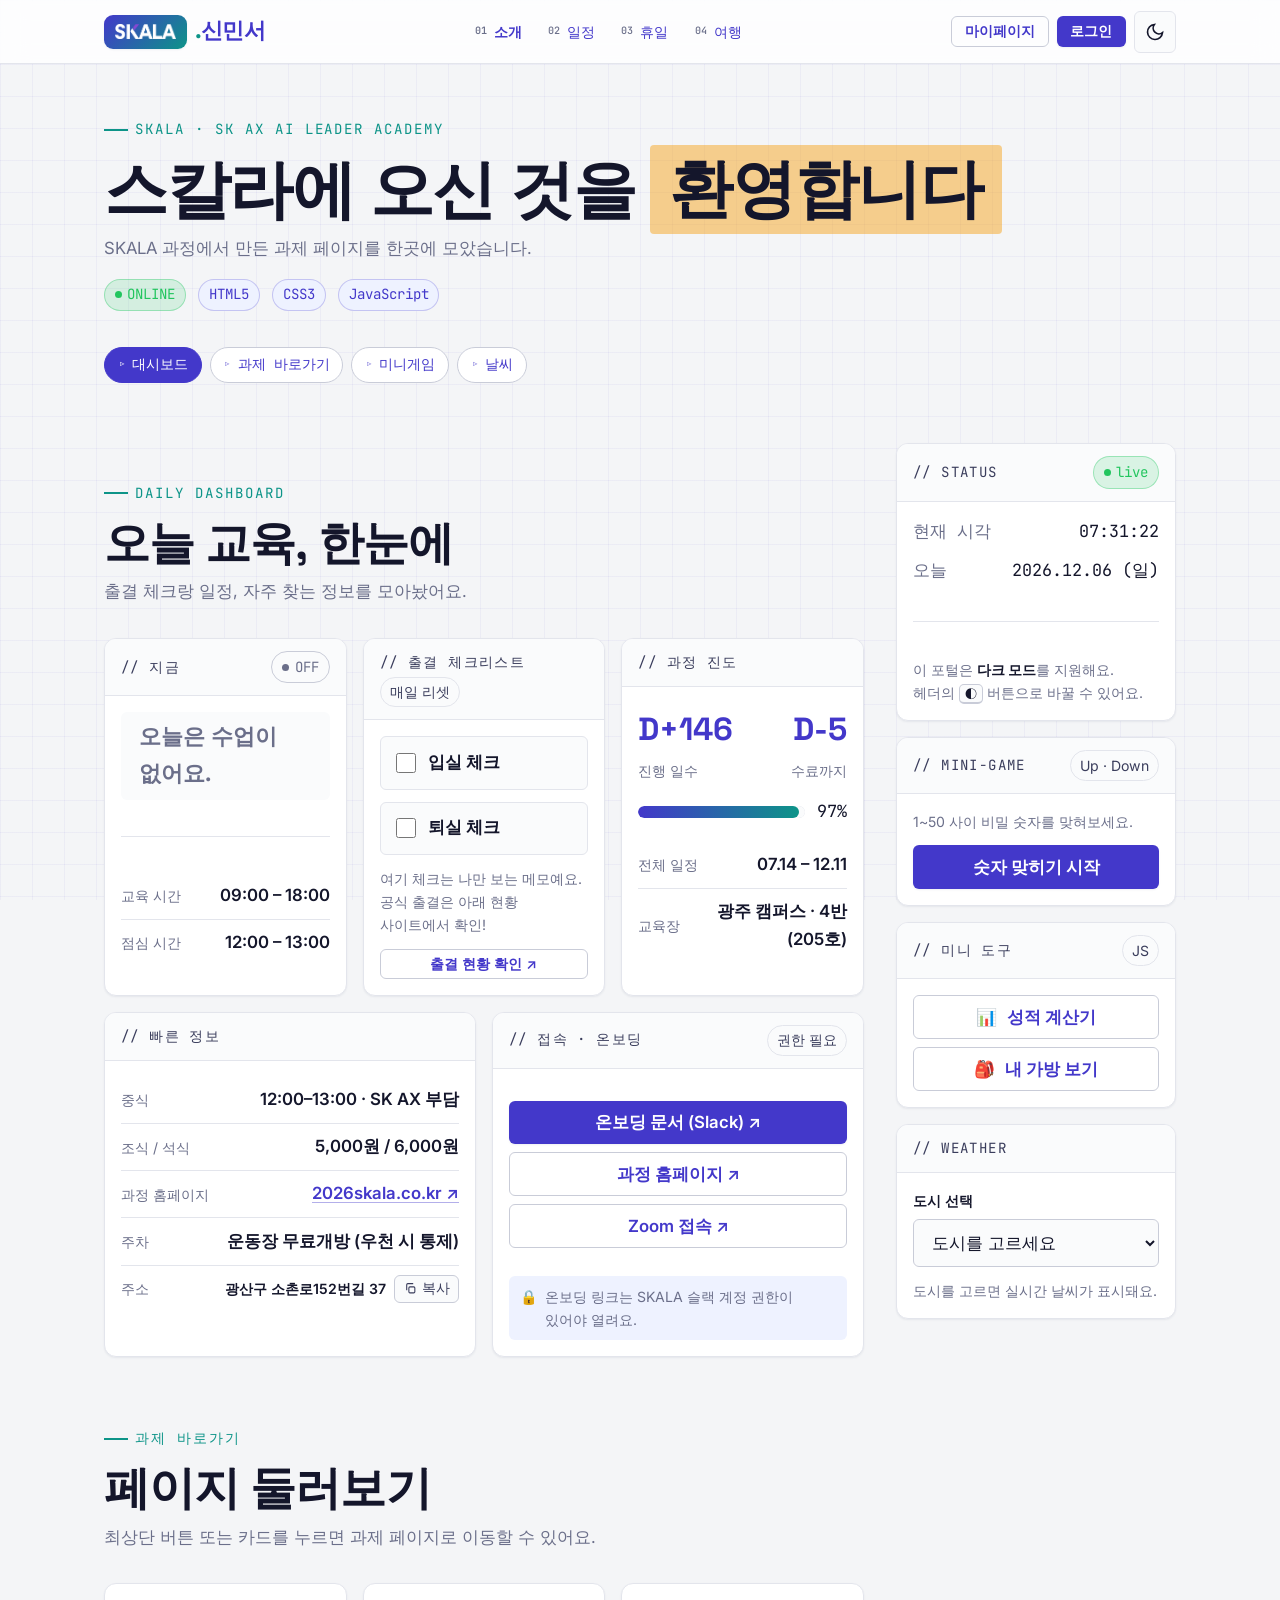
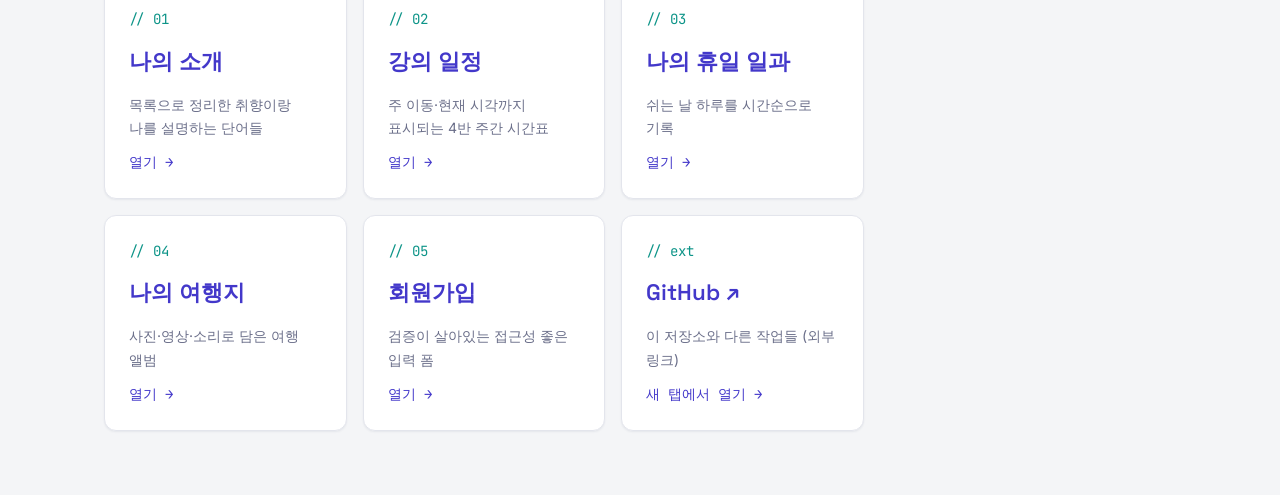
==== index.html @ e6dd3362 "가방 문구 '학원' → '교육장'으로 수정" ====
<!DOCTYPE html>
<html lang="ko" data-theme="light">
<head>
  <meta charset="UTF-8" />
  <meta name="viewport" content="width=device-width, initial-scale=1.0" />
  <meta name="description" content="SKALA AI 개발 과정 과제를 한 곳에 모은 신민서의 개인 포털 — 소개·일정·휴일·여행·회원가입과 미니 앱." />
  <meta name="author" content="신민서" />
  <meta name="color-scheme" content="light dark" />
  <meta name="theme-color" content="#4338ca" />
  <title>Welcome SKALA · 신민서</title>

  <!-- 파비콘 (인라인 SVG) -->
  <link rel="icon" href="data:image/svg+xml,%3Csvg xmlns='http://www.w3.org/2000/svg' viewBox='0 0 32 32'%3E%3Crect width='32' height='32' rx='8' fill='%234338ca'/%3E%3Ctext x='16' y='22' font-family='monospace' font-size='16' font-weight='700' fill='white' text-anchor='middle'%3ES%3C/text%3E%3C/svg%3E" />

  <!-- Google Fonts (미션1: 구글 폰트 link) -->
  <link rel="preconnect" href="https://fonts.googleapis.com" />
  <link rel="preconnect" href="https://fonts.gstatic.com" crossorigin />
  <link href="https://fonts.googleapis.com/css2?family=Inter:wght@400;500;600;700&family=Space+Grotesk:wght@400;500;600;700&family=JetBrains+Mono:wght@400;500;700&display=swap" rel="stylesheet" />

  <!-- 공통 스타일시트 -->
  <link rel="stylesheet" href="css/style.css" />

  <!-- 다크모드 FOUC 방지: 페인트 전에 저장된 테마 즉시 적용 -->
  <script>
    (function () {
      try {
        var t = localStorage.getItem("skala-theme");
        if (!t) t = matchMedia("(prefers-color-scheme: dark)").matches ? "dark" : "light";
        document.documentElement.setAttribute("data-theme", t);
      } catch (e) {}
    })();
  </script>
</head>

<body class="page">
  <a class="skip-link" href="#main">본문으로 건너뛰기</a>

  <!-- ============================ 헤더 / 네비 ============================ -->
  <header class="site-header">
    <div class="container">
      <a class="brand" href="index.html" aria-label="SKALA 신민서 홈">
        <span class="brand__logo" aria-hidden="true"><img src="media/skala-logo.png" alt="" /></span>
        <span><span class="brand__dot">.</span>신민서</span>
      </a>

      <nav class="nav" data-nav aria-label="주요 메뉴">
        <ul class="nav__list">
          <li><a class="nav__link" href="html/myProfile.html"><span class="idx">01</span> 소개</a></li>
          <li><a class="nav__link" href="html/myClass.html"><span class="idx">02</span> 일정</a></li>
          <li><a class="nav__link" href="html/myHoliday.html"><span class="idx">03</span> 휴일</a></li>
          <li><a class="nav__link" href="html/myTrip.html"><span class="idx">04</span> 여행</a></li>
        </ul>
      </nav>

      <div class="header-actions">
        <span class="auth-user" data-auth-user hidden></span>
        <a class="btn btn--ghost btn--sm" href="html/myPage.html" data-mypage-link>마이페이지</a>
        <button class="btn btn--sm" type="button" data-auth-btn>로그인</button>
        <button class="icon-btn" type="button" data-theme-toggle aria-pressed="false" aria-label="다크 모드로 전환" title="다크 모드">
          <svg class="icon-moon" viewBox="0 0 24 24" fill="none" stroke="currentColor" stroke-width="2" aria-hidden="true"><path d="M21 12.8A9 9 0 1 1 11.2 3a7 7 0 0 0 9.8 9.8z"/></svg>
          <svg class="icon-sun" viewBox="0 0 24 24" fill="none" stroke="currentColor" stroke-width="2" aria-hidden="true"><circle cx="12" cy="12" r="4"/><path d="M12 2v2M12 20v2M4.9 4.9l1.4 1.4M17.7 17.7l1.4 1.4M2 12h2M20 12h2M4.9 19.1l1.4-1.4M17.7 6.3l1.4-1.4"/></svg>
        </button>
        <button class="nav-toggle" type="button" data-nav-toggle aria-expanded="false" aria-label="메뉴 열기">
          <svg viewBox="0 0 24 24" width="22" height="22" fill="none" stroke="currentColor" stroke-width="2" aria-hidden="true"><path d="M3 6h18M3 12h18M3 18h18"/></svg>
        </button>
      </div>
    </div>
  </header>

  <!-- ============================ 본문 ============================ -->
  <main id="main">
    <div class="container">

      <!-- Hero (환영 헤딩) -->
      <section class="page-hero" aria-labelledby="hero-title">
        <p class="eyebrow">SKALA · SK AX AI Leader Academy</p>
        <h1 id="hero-title">스칼라에 오신 것을 <mark>환영합니다</mark></h1>
        <p class="section-lead">
          SKALA 과정에서 만든 과제 페이지를 한곳에 모았습니다.
        </p>
        <div class="row-wrap gap-3 mt-4">
          <span class="badge badge--live"><span class="dot" aria-hidden="true"></span> ONLINE</span>
          <span class="badge">HTML5</span>
          <span class="badge">CSS3</span>
          <span class="badge">JavaScript</span>
        </div>
      </section>

      <!-- 점프 내비: 클릭 시 해당 섹션으로 이동 + 스크롤 추적 -->
      <nav class="jump-nav" aria-label="섹션 바로가기">
        <a class="chip" href="#onboarding"><span class="idx">▹</span> 대시보드</a>
        <a class="chip" href="#shortcuts"><span class="idx">▹</span> 과제 바로가기</a>
        <a class="chip" href="#game"><span class="idx">▹</span> 미니게임</a>
        <a class="chip" href="#weather"><span class="idx">▹</span> 날씨</a>
      </nav>

      <!-- 포털 그리드: 좌(대시보드 + 바로가기) · 우(status·미니앱 sticky 사이드바) -->
      <div class="portal-grid">
        <div class="portal-main">

      <!-- ================= 온보딩 대시보드 (교육 중 실사용, dashboard.js) ================= -->
      <section id="onboarding" class="section spotlight" aria-labelledby="dash-title">
        <p class="eyebrow">Daily Dashboard</p>
        <h2 id="dash-title">오늘 교육, 한눈에</h2>
        <p class="section-lead">출결 체크랑 일정, 자주 찾는 정보를 모아놨어요.</p>

        <div class="dash-grid stagger mt-6">

          <!-- 지금 상태 -->
          <div class="widget">
            <div class="widget__head"><span class="widget__title">// 지금</span><span class="badge badge--live" id="status-live" hidden><span class="dot" aria-hidden="true"></span> live</span></div>
            <div class="widget__body stack stack-3">
              <span class="status-pill" id="status-pill" data-tone="muted">확인 중…</span>
              <p class="countdown" id="status-countdown">계산 중…</p>
              <hr class="divider mb-0" />
              <ul class="info-list">
                <li><span class="k">교육 시간</span><span class="v">09:00 – 18:00</span></li>
                <li><span class="k">점심 시간</span><span class="v">12:00 – 13:00</span></li>
              </ul>
            </div>
          </div>

          <!-- 출결 체크 (localStorage, 매일 리셋) -->
          <div class="widget">
            <div class="widget__head"><span class="widget__title">// 출결 체크리스트</span><span class="tag">매일 리셋</span></div>
            <div class="widget__body stack stack-3">
              <label class="check-item"><input type="checkbox" data-check="in" /><span class="label">입실 체크</span></label>
              <label class="check-item"><input type="checkbox" data-check="out" /><span class="label">퇴실 체크</span></label>
              <p id="attend-warn" class="attend-warn" role="alert"></p>
              <small>여기 체크는 나만 보는 메모예요. 공식 출결은 아래 현황 사이트에서 확인!</small>
              <a class="btn btn--ghost btn--sm btn--block" href="https://student.skala-ai.com/login" target="_blank" rel="noopener noreferrer">출결 현황 확인 ↗</a>
            </div>
          </div>

          <!-- 과정 진도 (D-day) -->
          <div class="widget">
            <div class="widget__head"><span class="widget__title">// 과정 진도</span></div>
            <div class="widget__body stack stack-4">
              <div class="row between">
                <div class="stat"><span class="num" id="dday-elapsed">D+1</span><span class="lbl">진행 일수</span></div>
                <div class="stat" style="text-align:right"><span class="num" id="dday-remain">D-150</span><span class="lbl">수료까지</span></div>
              </div>
              <div class="progress-row">
                <progress id="progress-bar" max="100" value="0">0%</progress>
                <span class="mono" id="progress-pct">0%</span>
              </div>
              <ul class="info-list">
                <li><span class="k">전체 일정</span><span class="v">07.14 – 12.11</span></li>
                <li><span class="k">교육장</span><span class="v">광주 캠퍼스 · 4반(205호)</span></li>
              </ul>
            </div>
          </div>

          <!-- 빠른 정보 (비민감) -->
          <div class="widget span-6">
            <div class="widget__head"><span class="widget__title">// 빠른 정보</span></div>
            <div class="widget__body">
              <ul class="info-list">
                <li><span class="k">중식</span><span class="v">12:00–13:00 · SK AX 부담</span></li>
                <li><span class="k">조식 / 석식</span><span class="v">5,000원 / 6,000원</span></li>
                <li><span class="k">과정 홈페이지</span><span class="v"><a href="https://2026skala.co.kr" target="_blank" rel="noopener">2026skala.co.kr ↗</a></span></li>
                <li><span class="k">주차</span><span class="v">운동장 무료개방 (우천 시 통제)</span></li>
                <li>
                  <span class="k">주소</span>
                  <span class="row gap-2">
                    <span class="v" style="font-size:var(--step--1)">광산구 소촌로152번길 37</span>
                    <button class="copy-btn" type="button" data-copy="전남 광주 광산구 소촌로152번길 37" aria-label="주소 복사">
                      <svg viewBox="0 0 24 24" width="14" height="14" fill="none" stroke="currentColor" stroke-width="2" aria-hidden="true"><rect x="9" y="9" width="11" height="11" rx="2"/><path d="M5 15V5a2 2 0 0 1 2-2h10"/></svg>복사
                    </button>
                  </span>
                </li>
              </ul>
            </div>
          </div>

          <!-- 접속 · 온보딩 (민감정보는 코드에 없음 → 권한 필요한 문서/사이트로 링크) -->
          <div class="widget span-6">
            <div class="widget__head"><span class="widget__title">// 접속 · 온보딩</span><span class="tag">권한 필요</span></div>
            <div class="widget__body stack stack-4">
              <p class="text-muted" style="font-size:var(--step--1)">
              </p>
              <div class="stack stack-2">
                <a class="btn btn--block" href="https://theskala.slack.com/docs/T089ENT4A2D/F0BHKPV6Q3A" target="_blank" rel="noopener noreferrer">온보딩 문서 (Slack) ↗</a>
                <a class="btn btn--ghost btn--block" href="https://2026skala.co.kr" target="_blank" rel="noopener noreferrer">과정 홈페이지 ↗</a>
                <a class="btn btn--ghost btn--block" href="https://zoom.us/join" target="_blank" rel="noopener noreferrer">Zoom 접속 ↗</a>
              </div>
              <p class="privacy-note">
                <span aria-hidden="true">🔒</span>
                <span>온보딩 링크는 SKALA 슬랙 계정 권한이 있어야 열려요.</span>
              </p>
            </div>
          </div>

        </div>
      </section>

      <!-- 좌: 바로가기 카드 (각 과제 페이지로 연결) -->
      <section id="shortcuts" class="section spotlight" aria-labelledby="nav-title">
            <p class="eyebrow">과제 바로가기</p>
            <h2 id="nav-title">페이지 둘러보기</h2>
            <p class="section-lead">최상단 버튼 또는 카드를 누르면 과제 페이지로 이동할 수 있어요.</p>

            <div class="card-grid stagger mt-6">
              <a class="card link-card" href="html/myProfile.html">
                <span class="link-card__idx">// 01</span>
                <span class="link-card__title">나의 소개</span>
                <span class="link-card__desc">목록으로 정리한 취향이랑 나를 설명하는 단어들</span>
                <span class="link-card__cta">열기 →</span>
              </a>
              <a class="card link-card" href="html/myClass.html">
                <span class="link-card__idx">// 02</span>
                <span class="link-card__title">강의 일정</span>
                <span class="link-card__desc">주 이동·현재 시각까지 표시되는 4반 주간 시간표</span>
                <span class="link-card__cta">열기 →</span>
              </a>
              <a class="card link-card" href="html/myHoliday.html">
                <span class="link-card__idx">// 03</span>
                <span class="link-card__title">나의 휴일 일과</span>
                <span class="link-card__desc">쉬는 날 하루를 시간순으로 기록</span>
                <span class="link-card__cta">열기 →</span>
              </a>
              <a class="card link-card" href="html/myTrip.html">
                <span class="link-card__idx">// 04</span>
                <span class="link-card__title">나의 여행지</span>
                <span class="link-card__desc">사진·영상·소리로 담은 여행 앨범</span>
                <span class="link-card__cta">열기 →</span>
              </a>
              <a class="card link-card" href="html/signUp.html">
                <span class="link-card__idx">// 05</span>
                <span class="link-card__title">회원가입</span>
                <span class="link-card__desc">검증이 살아있는 접근성 좋은 입력 폼</span>
                <span class="link-card__cta">열기 →</span>
              </a>
              <a class="card link-card" href="https://github.com/siamin20" target="_blank" rel="noopener">
                <span class="link-card__idx">// ext</span>
                <span class="link-card__title">GitHub ↗</span>
                <span class="link-card__desc">이 저장소와 다른 작업들 (외부 링크)</span>
                <span class="link-card__cta">새 탭에서 열기 →</span>
              </a>
            </div>
          </section>
        </div>

        <!-- 우: 사이드바 (부가 정보 + 미니 앱 마운트) -->
        <aside class="portal-aside" aria-label="상태 및 미니 앱">

          <!-- 라이브 상태 위젯 (현재 작동) -->
          <div class="widget reveal">
            <div class="widget__head">
              <span class="widget__title">// status</span>
              <span class="badge badge--live"><span class="dot" aria-hidden="true"></span> live</span>
            </div>
            <div class="widget__body stack stack-3">
              <div class="row between">
                <span class="text-muted mono">현재 시각</span>
                <time class="mono" id="clock" aria-live="off">--:--:--</time>
              </div>
              <div class="row between">
                <span class="text-muted mono">오늘</span>
                <time class="mono" id="today"></time>
              </div>
              <hr class="divider mb-0" />
              <p class="text-muted" style="font-size:var(--step--1)">
                이 포털은 <strong>다크 모드</strong>를 지원해요. 헤더의 <kbd>◐</kbd> 버튼으로 바꿀 수 있어요.
              </p>
            </div>
          </div>

          <!-- 게임 위젯 (upDown.js) -->
          <div class="widget reveal spotlight" id="game">
            <div class="widget__head">
              <span class="widget__title">// mini-game</span>
              <span class="tag">Up · Down</span>
            </div>
            <div class="widget__body stack stack-3">
              <p class="text-muted" style="font-size:var(--step--1)">1~50 사이 비밀 숫자를 맞혀보세요.</p>
              <button class="btn btn--block" type="button" data-game-start>숫자 맞히기 시작</button>
            </div>
          </div>

          <!-- 미니 도구 위젯 (grade.js · bag.js) -->
          <div class="widget reveal spotlight" id="tools">
            <div class="widget__head">
              <span class="widget__title">// 미니 도구</span>
              <span class="tag">JS</span>
            </div>
            <div class="widget__body stack stack-2">
              <button class="btn btn--ghost btn--block" type="button" data-grade-open>
                <span aria-hidden="true">📊</span> 성적 계산기
              </button>
              <button class="btn btn--ghost btn--block" type="button" data-bag-open>
                <span aria-hidden="true">🎒</span> 내 가방 보기
              </button>
            </div>
          </div>

          <!-- 날씨 위젯 (JS 과제 때 weatherAPI 연결 예정) -->
          <div class="widget reveal spotlight" id="weather">
            <div class="widget__head">
              <span class="widget__title">// weather</span>
            </div>
            <div class="widget__body stack stack-3">
              <div class="field mb-0">
                <label for="city-select">도시 선택</label>
                <select class="select" id="city-select">
                  <option value="" selected disabled>도시를 고르세요</option>
                  <optgroup label="국내">
                    <option value="서울">서울</option>
                    <option value="광주">광주</option>
                    <option value="부산">부산</option>
                  </optgroup>
                  <optgroup label="해외">
                    <option value="도쿄">도쿄</option>
                    <option value="파리">파리</option>
                  </optgroup>
                </select>
              </div>
              <div id="weather-box" class="wx-box text-muted" style="font-size:var(--step--1)" aria-live="polite">
                도시를 고르면 실시간 날씨가 표시돼요.
              </div>
            </div>
          </div>

        </aside>
      </div>
    </div>
  </main>

  <button class="to-top" type="button" data-to-top aria-label="맨 위로 이동">
    <svg viewBox="0 0 24 24" width="20" height="20" fill="none" stroke="currentColor" stroke-width="2.5" aria-hidden="true"><path d="M12 19V5M5 12l7-7 7 7"/></svg>
  </button>

  <!-- ===== 미니게임: Up & Down (upDown.js) ===== -->
  <dialog class="game-dialog" id="upDownDialog" aria-labelledby="udTitle">
    <div class="dialog__body">
      <h3 id="udTitle">🎯 Up &amp; Down</h3>
      <p class="text-muted" style="font-size:var(--step--1)">1부터 50까지, 숨겨진 숫자를 맞혀보세요.</p>
      <form class="ud-form" data-ud-form>
        <input class="input" type="number" min="1" max="50" inputmode="numeric" placeholder="1 ~ 50" data-ud-input aria-label="추측할 숫자" required />
        <button class="btn" type="submit">확인</button>
      </form>
      <p class="ud-hint" data-ud-hint aria-live="polite">숫자를 입력하고 확인을 눌러요.</p>
      <ul class="ud-log" data-ud-log aria-label="시도 기록"></ul>
      <div class="ud-foot">
        <span class="mono" data-ud-count>시도 0회</span>
        <button class="btn btn--ghost btn--sm" type="button" data-ud-reset>새 게임</button>
      </div>
      <button class="btn btn--ghost btn--sm ud-close" type="button" data-ud-close>닫기</button>
      <button class="classic-link" type="button" data-ud-classic>⌨ 교재 방식(prompt)으로 하기</button>
    </div>
  </dialog>

  <!-- ===== 성적 계산기 (grade.js) ===== -->
  <dialog class="grade-dialog" id="gradeDialog" aria-labelledby="gradeTitle">
    <div class="dialog__body">
      <h3 id="gradeTitle">📊 성적 계산기</h3>
      <p class="text-muted" style="font-size:var(--step--1)">과목별 점수(0~100)를 넣으면 평균·합격·등급을 계산해요.</p>
      <form class="grade-form" data-grade-form>
        <!-- 과목 입력 행은 grade.js가 subjects 배열로 생성 -->
      </form>
      <div class="grade-result" data-grade-result hidden></div>
      <div class="ud-foot">
        <button class="btn btn--sm" type="button" data-grade-calc>계산하기</button>
        <button class="btn btn--ghost btn--sm" type="button" data-grade-reset>초기화</button>
      </div>
      <button class="btn btn--ghost btn--sm ud-close" type="button" data-grade-close>닫기</button>
      <button class="classic-link" type="button" data-grade-classic>⌨ 교재 방식(prompt)으로 하기</button>
    </div>
  </dialog>

  <!-- ===== 내 가방 (bag.js) ===== -->
  <dialog class="bag-dialog" id="bagDialog" aria-labelledby="bagTitle">
    <div class="dialog__body">
      <h3 id="bagTitle">🎒 내 가방</h3>
      <p class="text-muted" style="font-size:var(--step--1)">오늘 교육장 갈 때 챙긴 것들.</p>
      <ul class="bag-list" data-bag-list></ul>
      <p class="mono bag-total" data-bag-total></p>
      <button class="btn btn--ghost btn--sm ud-close" type="button" data-bag-close>닫기</button>
      <button class="classic-link" type="button" data-bag-classic>⌨ 교재 방식(alert)으로 보기</button>
    </div>
  </dialog>

  <!-- 라이브 시계 (사이드바 status 위젯) -->
  <script>
    (function () {
      var clock = document.getElementById("clock");
      var today = document.getElementById("today");
      var days = ["일", "월", "화", "수", "목", "금", "토"];
      function tick() {
        var d = new Date();
        var p = function (n) { return String(n).padStart(2, "0"); };
        if (clock) {
          clock.textContent = p(d.getHours()) + ":" + p(d.getMinutes()) + ":" + p(d.getSeconds());
          clock.setAttribute("datetime", d.toISOString());
        }
        if (today) {
          today.textContent = d.getFullYear() + "." + p(d.getMonth() + 1) + "." + p(d.getDate()) + " (" + days[d.getDay()] + ")";
        }
      }
      tick();
      setInterval(tick, 1000);
    })();
  </script>

  <script src="script/theme.js"></script>
  <script src="script/app.js"></script>
  <script src="script/auth.js"></script>
  <script src="script/dashboard.js"></script>
  <!-- 미니앱 (일반 스크립트) -->
  <script src="script/upDown.js"></script>
  <script src="script/grade.js"></script>
  <script src="script/bag.js"></script>
  <!-- 실시간 날씨 (ES 모듈: realtimeInfo.js 가 weatherAPI.js 를 import) -->
  <script type="module" src="script/realtimeInfo.js"></script>
</body>
</html>
---- css/style.css ----
/* =====================================================================
   style.css — SKALA-FRONT 메인 스타일시트 (진입점)
   대규모 스타일을 역할별 파일로 쪼개고 @import 로 하나로 합친다.
   (강의자료: "모듈화(Import) — 스타일시트를 여러 파일로 쪼개어 관리")
   로드 순서 = 캐스케이드 순서이므로 tokens → base → layout → ... 순서 유지.
   ===================================================================== */
@import url("tokens.css");
@import url("base.css");
@import url("layout.css");
@import url("components.css");
@import url("dashboard.css");
@import url("animations.css");
@import url("utilities.css");
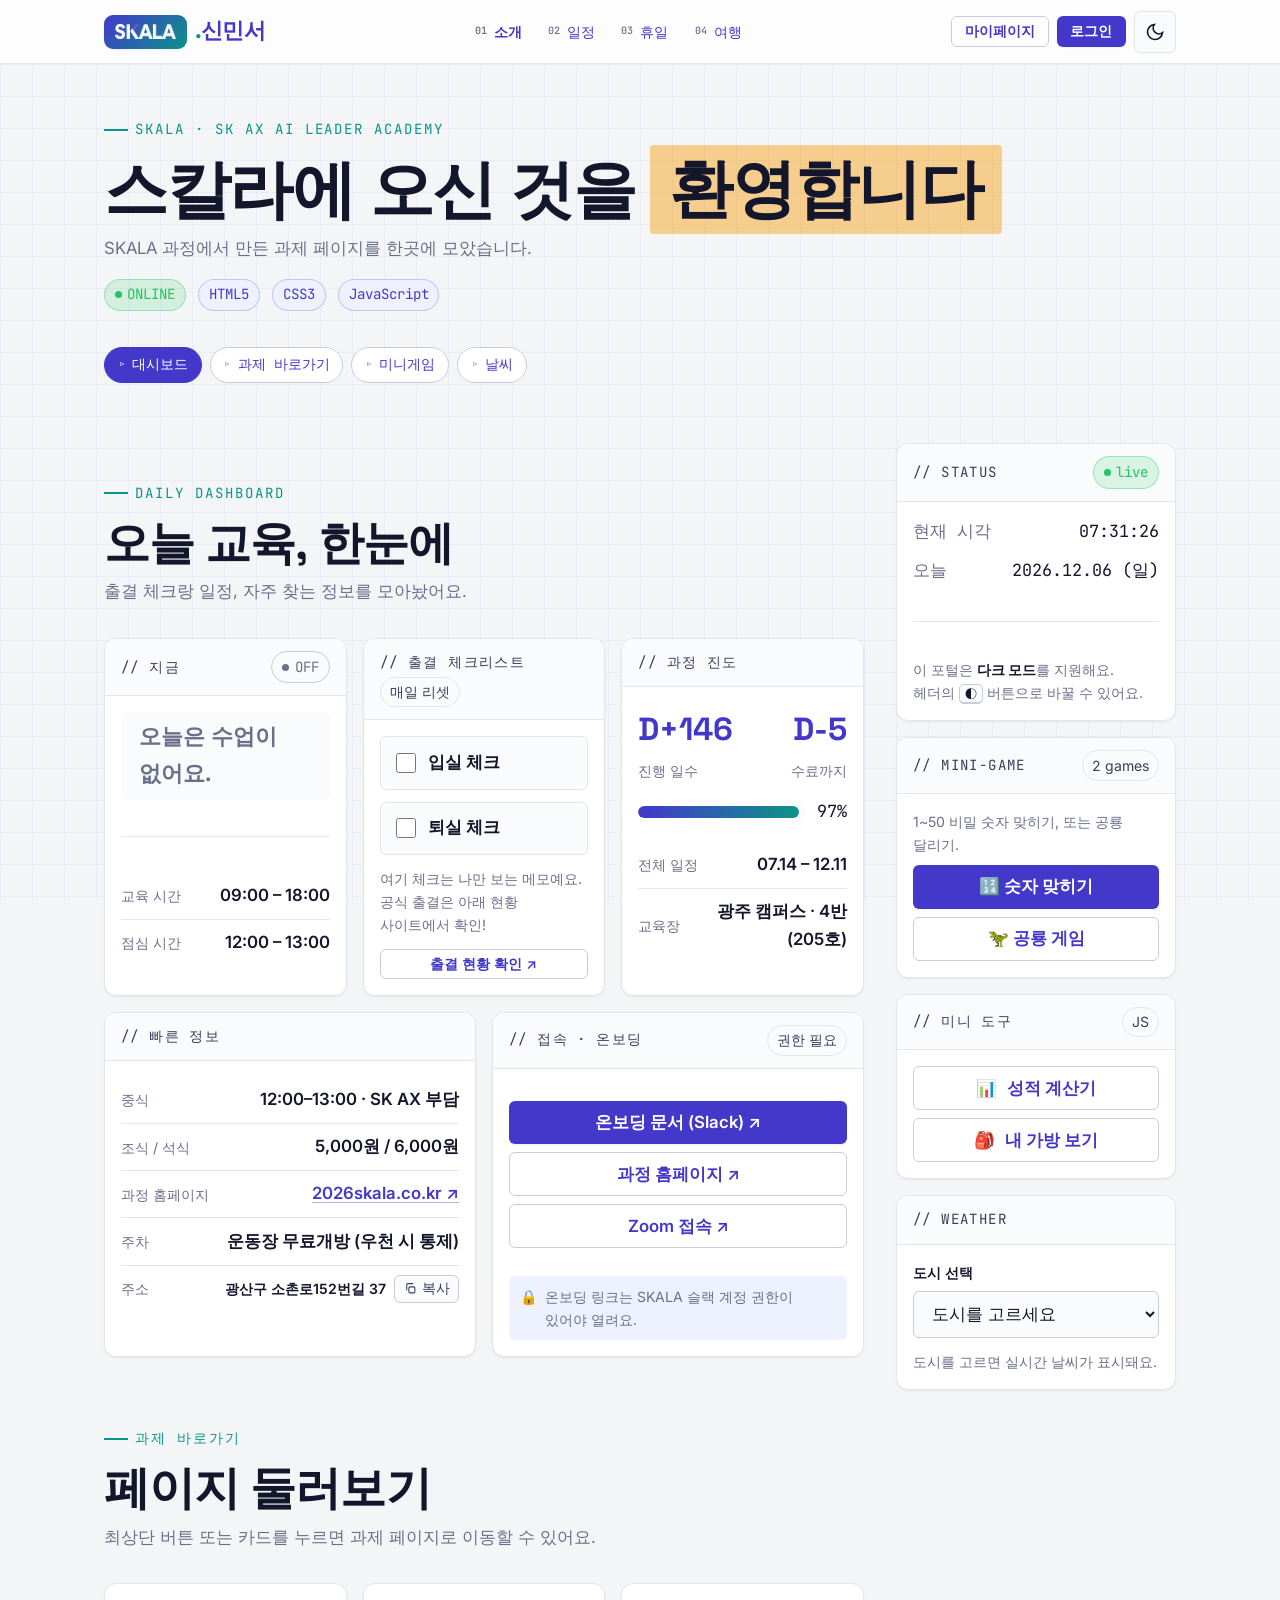
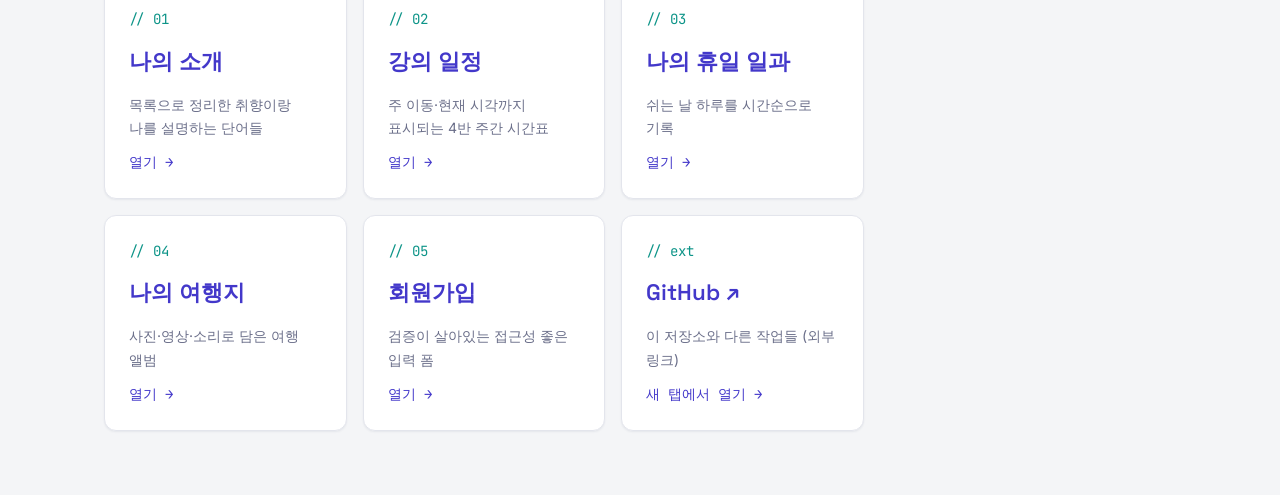
==== commit 730e5a96: "날씨 도시 확장 + 공룡 달리기 게임(canvas) 추가 - 날씨: 국내 서울·판교·광주·울산·부산 / 해외 도쿄·오사카·타이베이·싱가포르·   파리·런던·뉴욕·시드니 (총 13개" ====
--- a/index.html
+++ b/index.html
@@ -266,15 +266,16 @@
             </div>
           </div>
 
-          <!-- 게임 위젯 (upDown.js) -->
+          <!-- 게임 위젯 (upDown.js · dino.js) -->
           <div class="widget reveal spotlight" id="game">
             <div class="widget__head">
               <span class="widget__title">// mini-game</span>
-              <span class="tag">Up · Down</span>
-            </div>
-            <div class="widget__body stack stack-3">
-              <p class="text-muted" style="font-size:var(--step--1)">1~50 사이 비밀 숫자를 맞혀보세요.</p>
-              <button class="btn btn--block" type="button" data-game-start>숫자 맞히기 시작</button>
+              <span class="tag">2 games</span>
+            </div>
+            <div class="widget__body stack stack-2">
+              <p class="text-muted" style="font-size:var(--step--1)">1~50 비밀 숫자 맞히기, 또는 공룡 달리기.</p>
+              <button class="btn btn--block" type="button" data-game-start>🔢 숫자 맞히기</button>
+              <button class="btn btn--ghost btn--block" type="button" data-dino-start>🦖 공룡 게임</button>
             </div>
           </div>
 
@@ -306,12 +307,20 @@
                   <option value="" selected disabled>도시를 고르세요</option>
                   <optgroup label="국내">
                     <option value="서울">서울</option>
+                    <option value="판교">판교</option>
                     <option value="광주">광주</option>
+                    <option value="울산">울산</option>
                     <option value="부산">부산</option>
                   </optgroup>
                   <optgroup label="해외">
                     <option value="도쿄">도쿄</option>
+                    <option value="오사카">오사카</option>
+                    <option value="타이베이">타이베이</option>
+                    <option value="싱가포르">싱가포르</option>
                     <option value="파리">파리</option>
+                    <option value="런던">런던</option>
+                    <option value="뉴욕">뉴욕</option>
+                    <option value="시드니">시드니</option>
                   </optgroup>
                 </select>
               </div>
@@ -347,6 +356,21 @@
       </div>
       <button class="btn btn--ghost btn--sm ud-close" type="button" data-ud-close>닫기</button>
       <button class="classic-link" type="button" data-ud-classic>⌨ 교재 방식(prompt)으로 하기</button>
+    </div>
+  </dialog>
+
+  <!-- ===== 공룡 게임 (dino.js · canvas) ===== -->
+  <dialog class="dino-dialog" id="dinoDialog" aria-labelledby="dinoTitle">
+    <div class="dialog__body">
+      <h3 id="dinoTitle">🦖 공룡 게임</h3>
+      <p class="text-muted" style="font-size:var(--step--1)">스페이스 · 클릭 · 탭으로 점프! 선인장을 피하세요.</p>
+      <canvas id="dinoCanvas" width="600" height="160" tabindex="0" aria-label="공룡 달리기 게임 캔버스"></canvas>
+      <div class="dino-foot">
+        <span class="mono" data-dino-score>0</span>
+        <span class="dino-hint" data-dino-hint>스페이스 · 클릭으로 점프</span>
+        <span class="mono text-muted" data-dino-best>최고 0</span>
+      </div>
+      <button class="btn btn--ghost btn--sm ud-close" type="button" data-dino-close>닫기</button>
     </div>
   </dialog>
 
@@ -408,6 +432,7 @@
   <script src="script/dashboard.js"></script>
   <!-- 미니앱 (일반 스크립트) -->
   <script src="script/upDown.js"></script>
+  <script src="script/dino.js"></script>
   <script src="script/grade.js"></script>
   <script src="script/bag.js"></script>
   <!-- 실시간 날씨 (ES 모듈: realtimeInfo.js 가 weatherAPI.js 를 import) -->
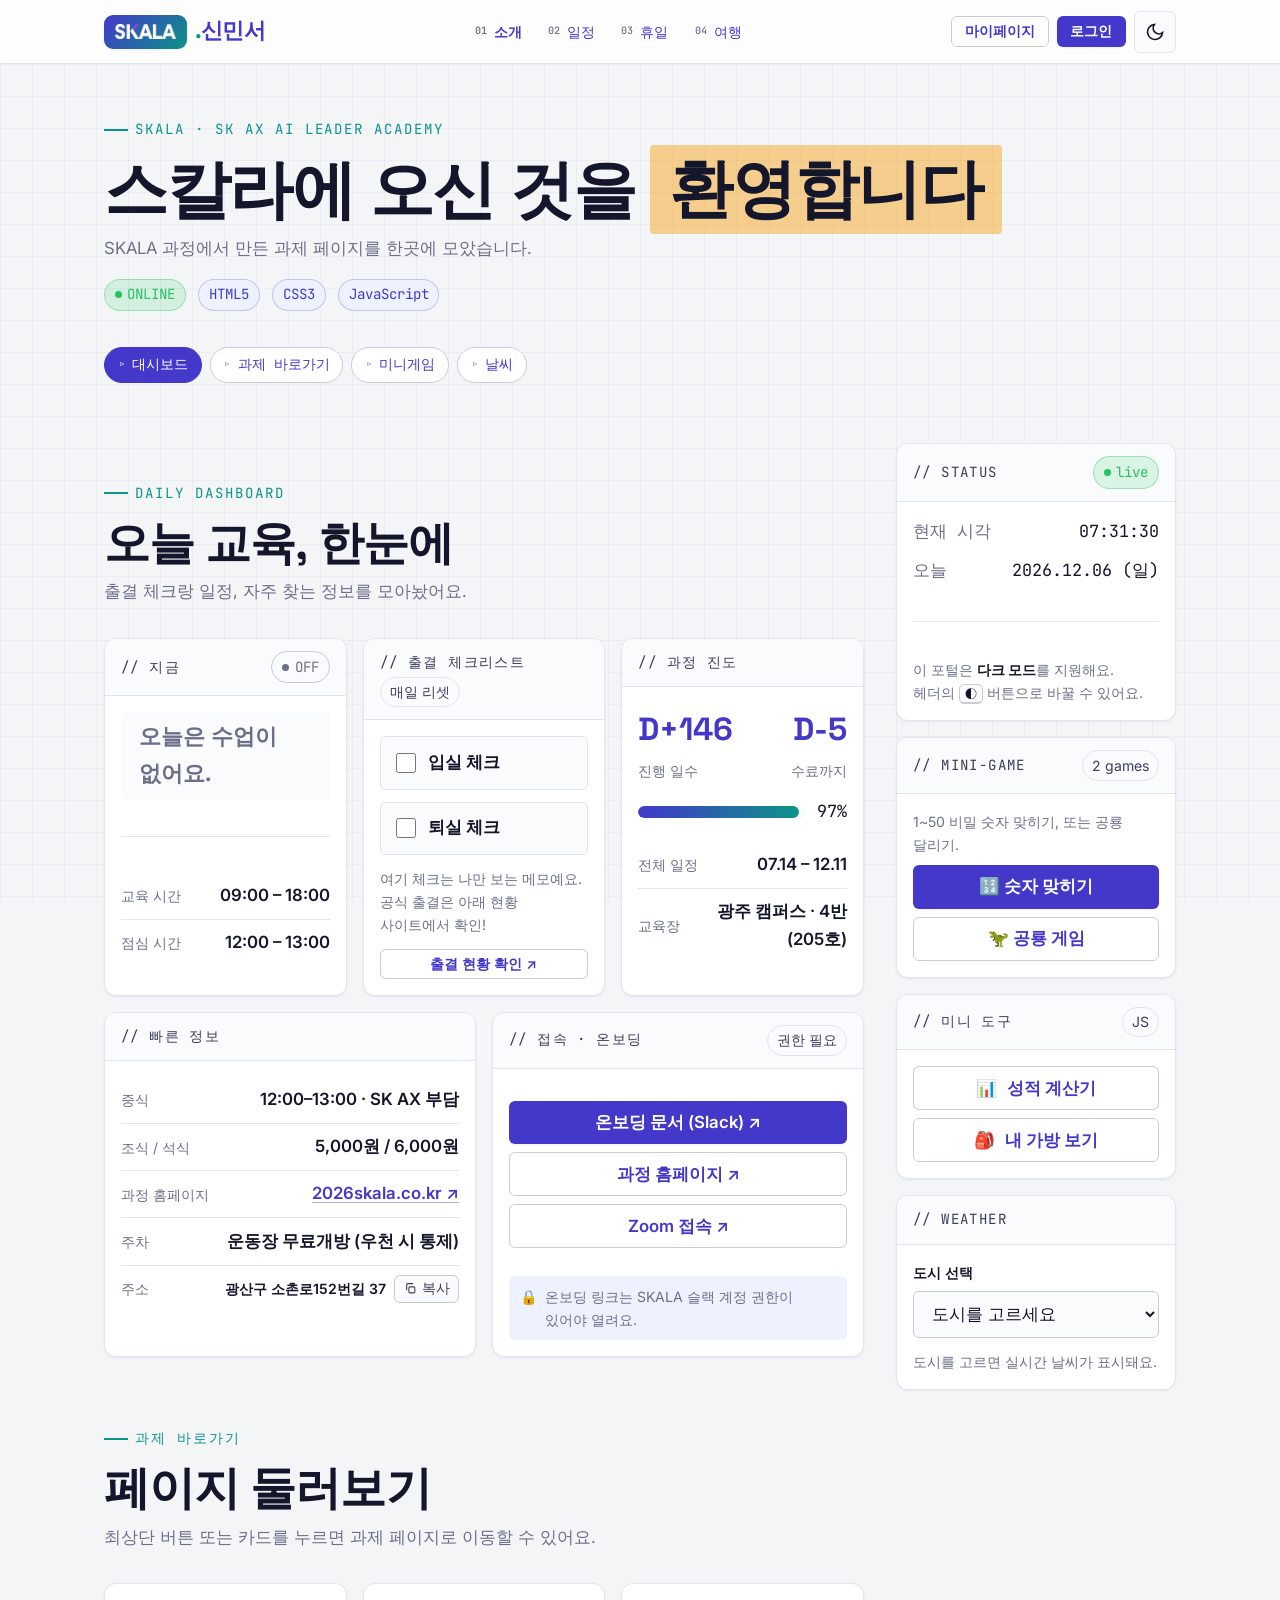
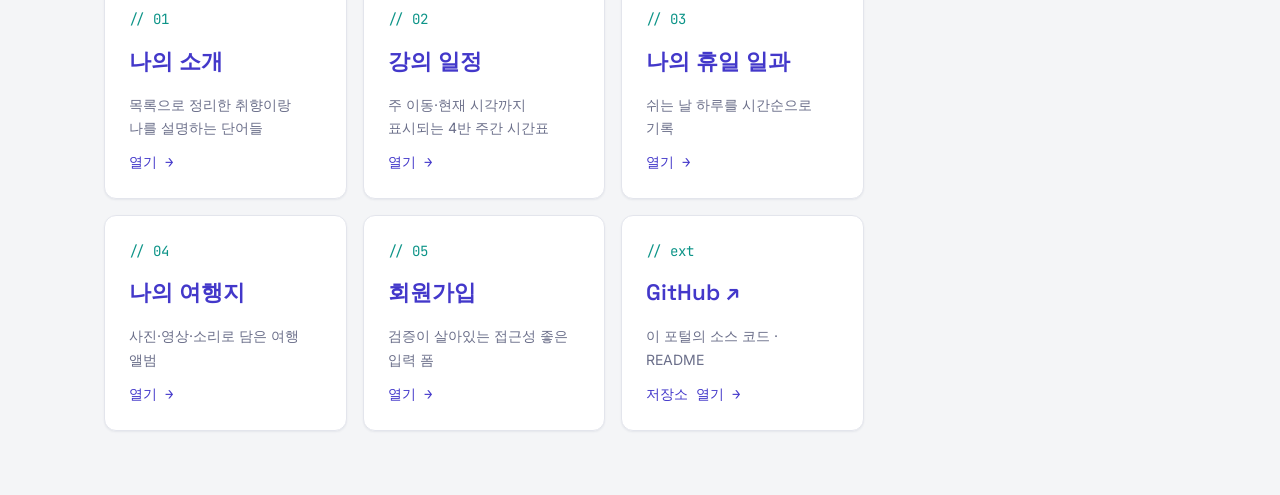
==== commit 46fa8cb5: "GitHub 바로가기 카드를 저장소 README로 연결 + README 가독성 개선 - 바로가기 카드 링크: 프로필 → 이 저장소 README(#readme) - README 재작" ====
--- a/index.html
+++ b/index.html
@@ -231,11 +231,11 @@
                 <span class="link-card__desc">검증이 살아있는 접근성 좋은 입력 폼</span>
                 <span class="link-card__cta">열기 →</span>
               </a>
-              <a class="card link-card" href="https://github.com/siamin20" target="_blank" rel="noopener">
+              <a class="card link-card" href="https://github.com/siamin20/skala-front#readme" target="_blank" rel="noopener">
                 <span class="link-card__idx">// ext</span>
                 <span class="link-card__title">GitHub ↗</span>
-                <span class="link-card__desc">이 저장소와 다른 작업들 (외부 링크)</span>
-                <span class="link-card__cta">새 탭에서 열기 →</span>
+                <span class="link-card__desc">이 포털의 소스 코드 · README</span>
+                <span class="link-card__cta">저장소 열기 →</span>
               </a>
             </div>
           </section>
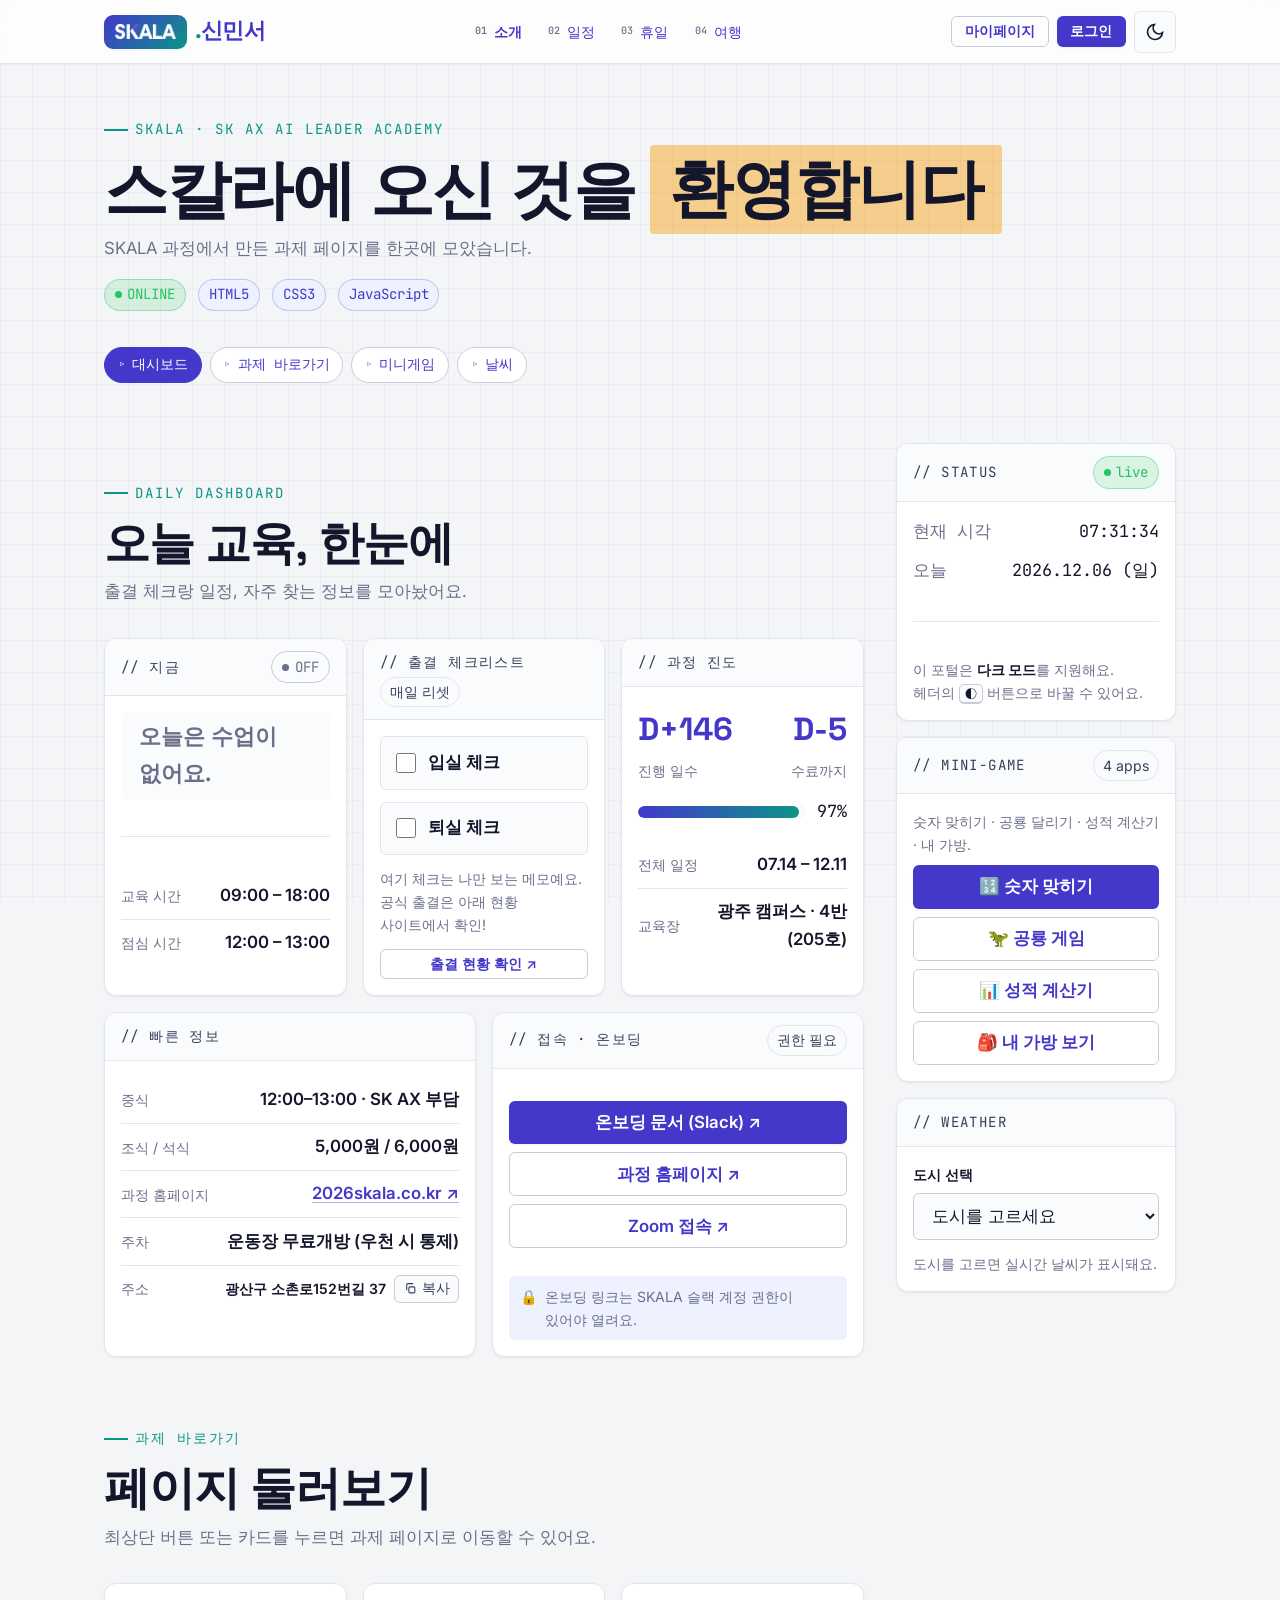
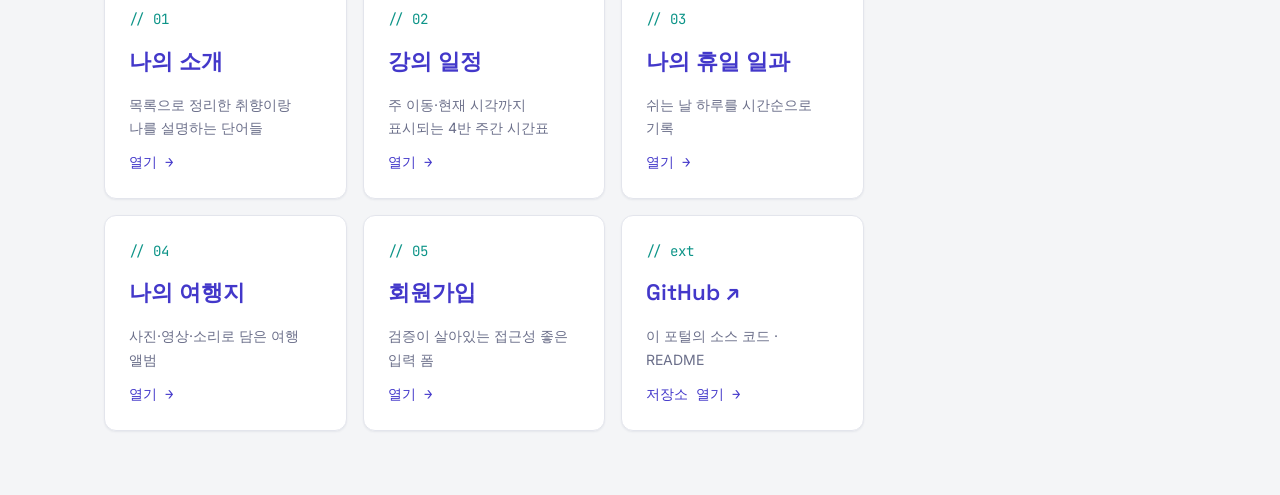
==== commit fb070c13: "미니게임·미니도구 위젯 통합 (바로가기 없던 미니도구를 // mini-game로 합침) 성적 계산기·내 가방 보기를 mini-game 위젯에 합쳐 숫자맞히기·공룡·성적·가방 4개를" ====
--- a/index.html
+++ b/index.html
@@ -266,32 +266,18 @@
             </div>
           </div>
 
-          <!-- 게임 위젯 (upDown.js · dino.js) -->
+          <!-- 미니앱 위젯 (upDown · dino · grade · bag) — 게임+도구 통합 -->
           <div class="widget reveal spotlight" id="game">
             <div class="widget__head">
               <span class="widget__title">// mini-game</span>
-              <span class="tag">2 games</span>
+              <span class="tag">4 apps</span>
             </div>
             <div class="widget__body stack stack-2">
-              <p class="text-muted" style="font-size:var(--step--1)">1~50 비밀 숫자 맞히기, 또는 공룡 달리기.</p>
+              <p class="text-muted" style="font-size:var(--step--1)">숫자 맞히기 · 공룡 달리기 · 성적 계산기 · 내 가방.</p>
               <button class="btn btn--block" type="button" data-game-start>🔢 숫자 맞히기</button>
               <button class="btn btn--ghost btn--block" type="button" data-dino-start>🦖 공룡 게임</button>
-            </div>
-          </div>
-
-          <!-- 미니 도구 위젯 (grade.js · bag.js) -->
-          <div class="widget reveal spotlight" id="tools">
-            <div class="widget__head">
-              <span class="widget__title">// 미니 도구</span>
-              <span class="tag">JS</span>
-            </div>
-            <div class="widget__body stack stack-2">
-              <button class="btn btn--ghost btn--block" type="button" data-grade-open>
-                <span aria-hidden="true">📊</span> 성적 계산기
-              </button>
-              <button class="btn btn--ghost btn--block" type="button" data-bag-open>
-                <span aria-hidden="true">🎒</span> 내 가방 보기
-              </button>
+              <button class="btn btn--ghost btn--block" type="button" data-grade-open>📊 성적 계산기</button>
+              <button class="btn btn--ghost btn--block" type="button" data-bag-open>🎒 내 가방 보기</button>
             </div>
           </div>
 
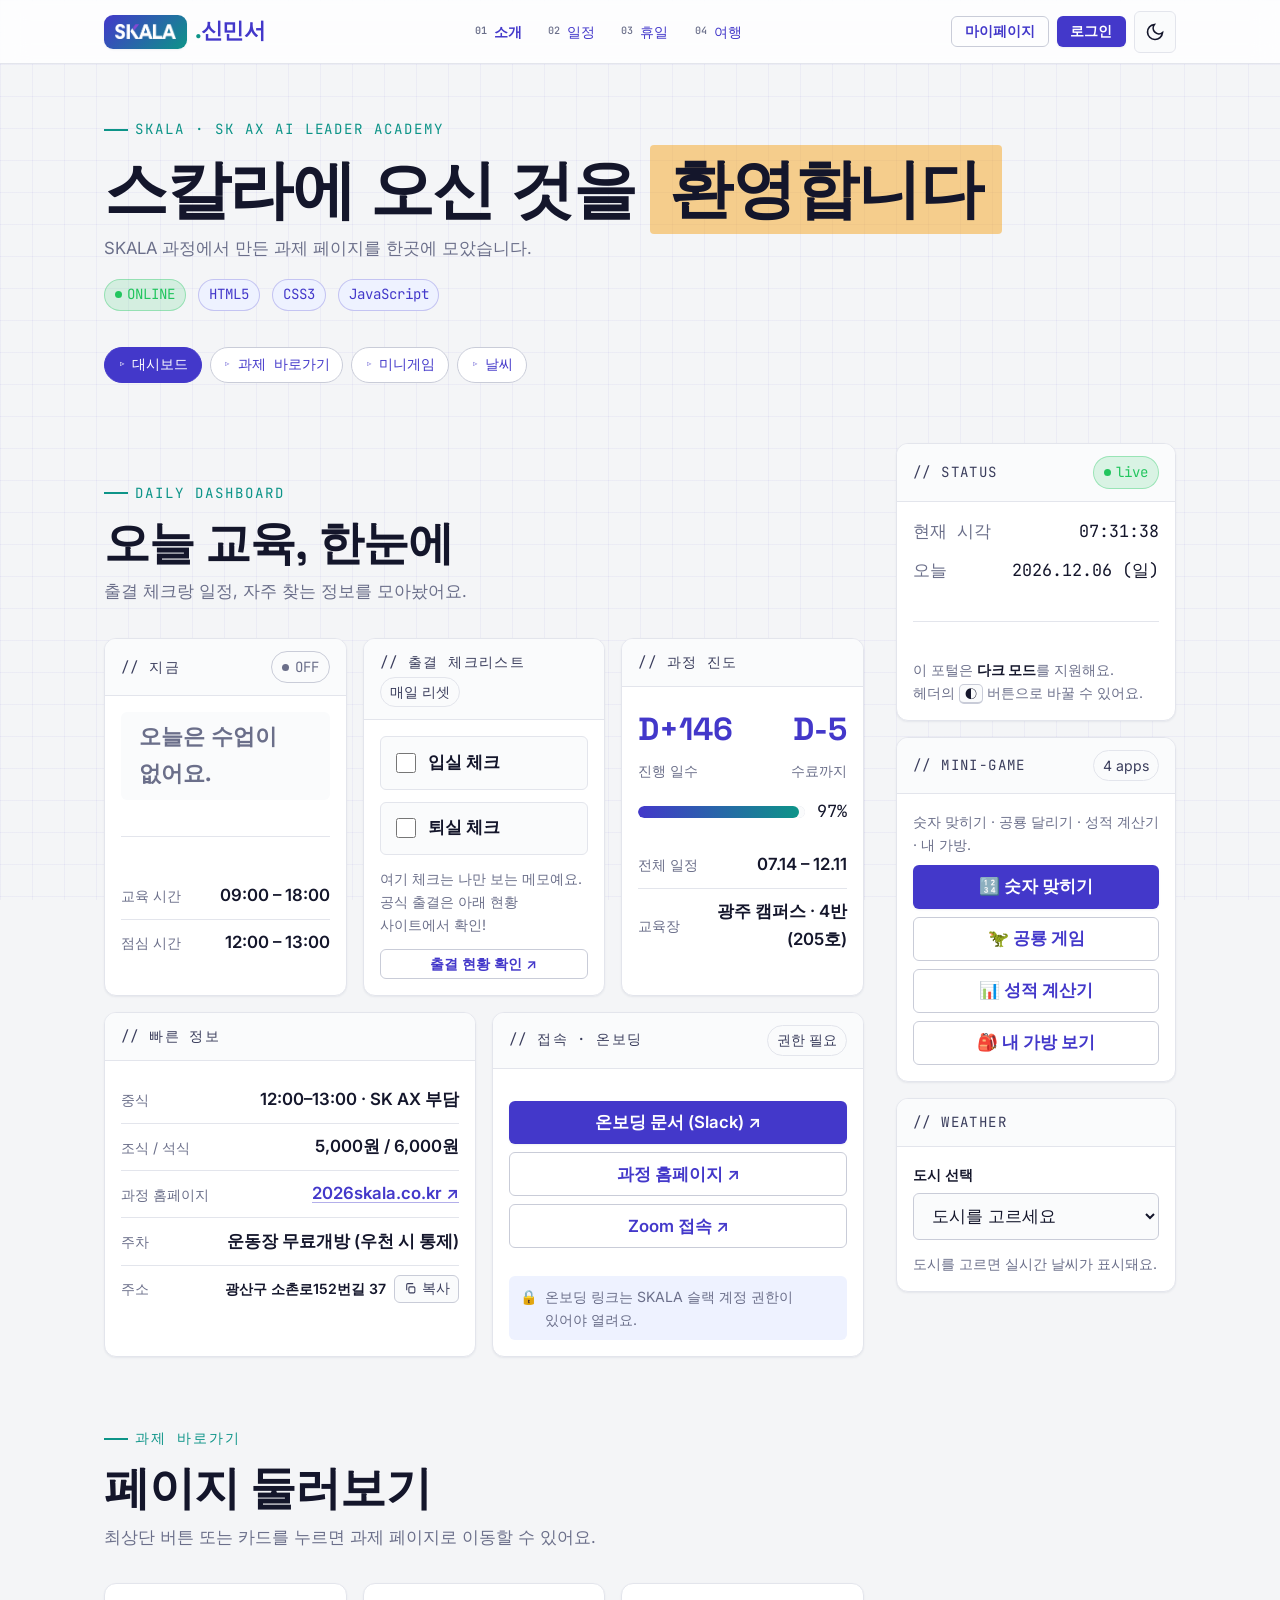
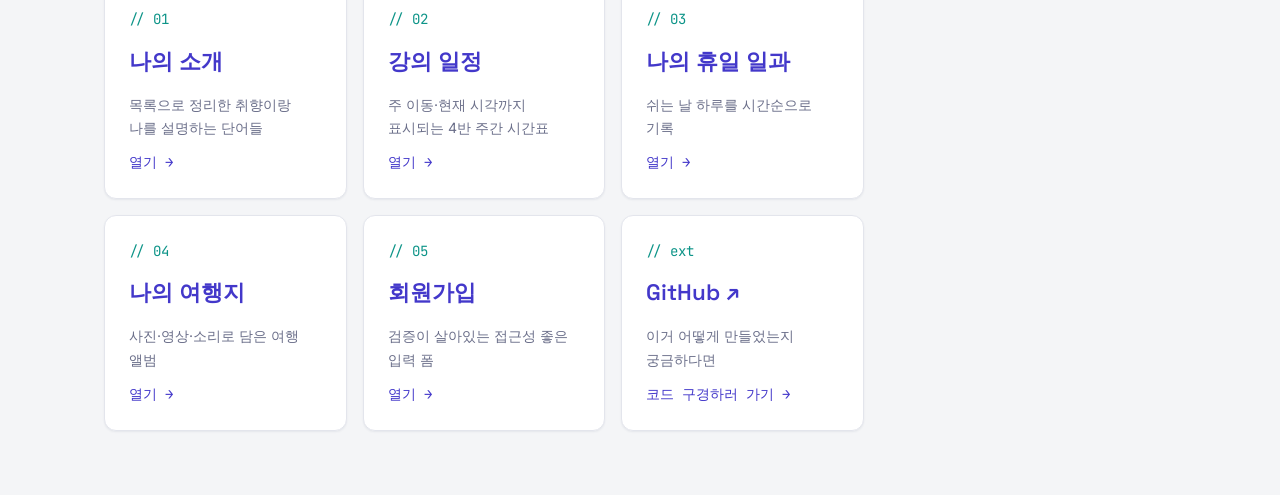
==== commit 54734917: "polish: 점프내비 모바일 한 줄 유지 + GitHub 카드 문구 개선 - 점프내비: 좁은 화면(≤720px)에서 ▹ 마커 숨기고 패딩 축소 →   '날씨'만 다음 줄로 떨어지" ====
--- a/index.html
+++ b/index.html
@@ -234,8 +234,8 @@
               <a class="card link-card" href="https://github.com/siamin20/skala-front#readme" target="_blank" rel="noopener">
                 <span class="link-card__idx">// ext</span>
                 <span class="link-card__title">GitHub ↗</span>
-                <span class="link-card__desc">이 포털의 소스 코드 · README</span>
-                <span class="link-card__cta">저장소 열기 →</span>
+                <span class="link-card__desc">이거 어떻게 만들었는지 궁금하다면</span>
+                <span class="link-card__cta">코드 구경하러 가기 →</span>
               </a>
             </div>
           </section>
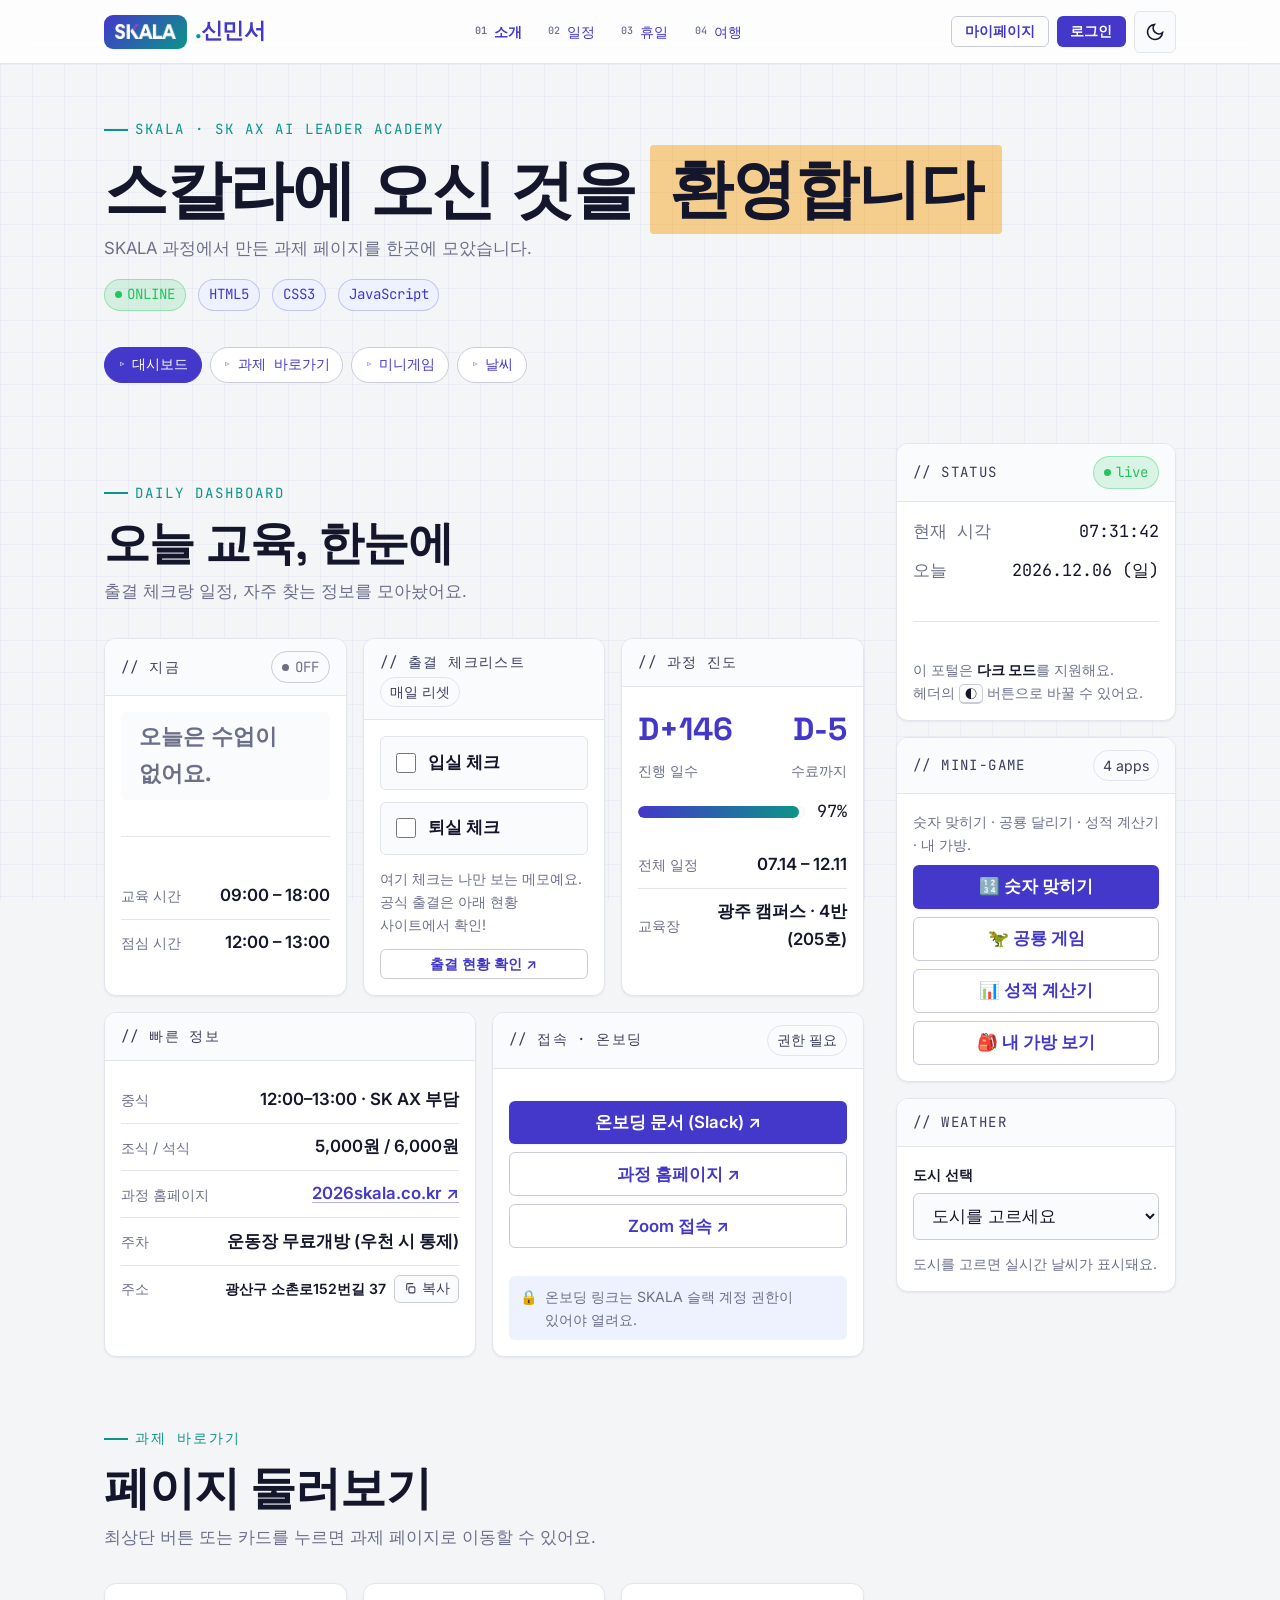
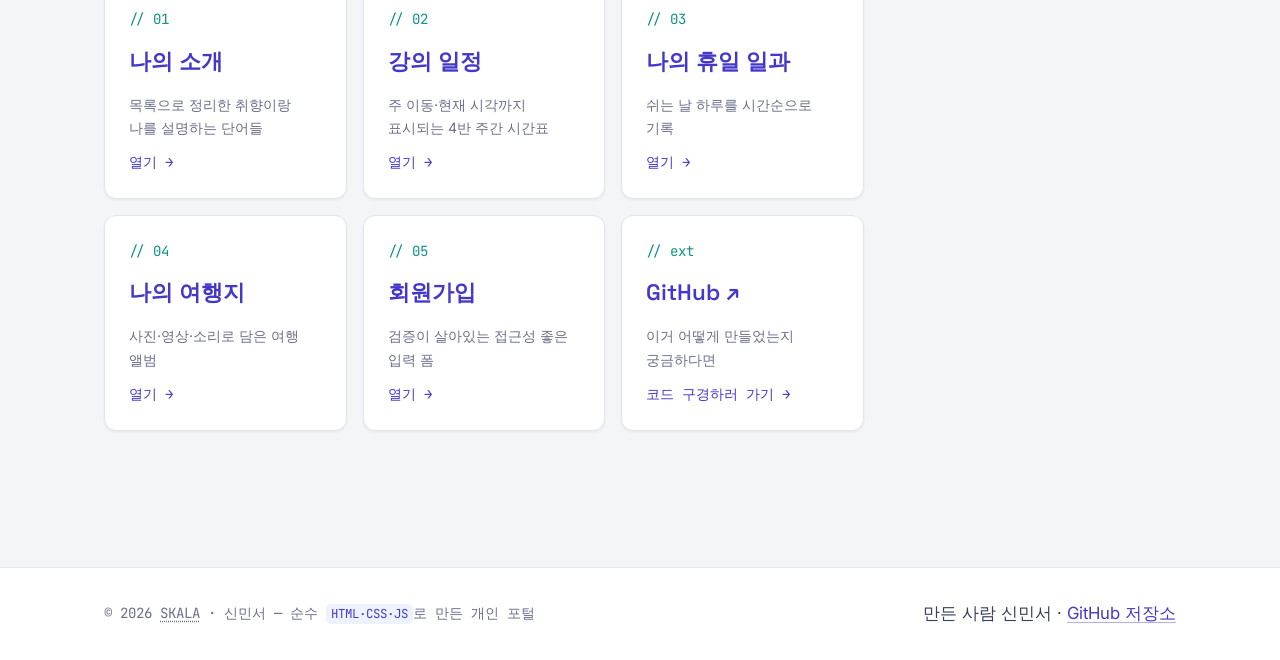
==== commit ff4b2b5a: "feat: 강의록에서 다뤘지만 미사용이던 태그 전면 보강 강의록(HTML 기초·심화)에서 가르친 태그 중 프로젝트에 없던 것을 각 페이지 맥락에 자연스럽게 추가:  - 텍스트: e" ====
--- a/index.html
+++ b/index.html
@@ -321,6 +321,14 @@
     </div>
   </main>
 
+  <!-- ============================ 푸터 ============================ -->
+  <footer class="site-footer">
+    <div class="container">
+      <p class="foot-meta">© <time datetime="2026">2026</time> <abbr title="SK AX AI Leader Academy">SKALA</abbr> · 신민서 — 순수 <code>HTML·CSS·JS</code>로 만든 개인 포털</p>
+      <address>만든 사람 신민서 · <a href="https://github.com/siamin20/skala-front" target="_blank" rel="noopener">GitHub 저장소</a></address>
+    </div>
+  </footer>
+
   <button class="to-top" type="button" data-to-top aria-label="맨 위로 이동">
     <svg viewBox="0 0 24 24" width="20" height="20" fill="none" stroke="currentColor" stroke-width="2.5" aria-hidden="true"><path d="M12 19V5M5 12l7-7 7 7"/></svg>
   </button>
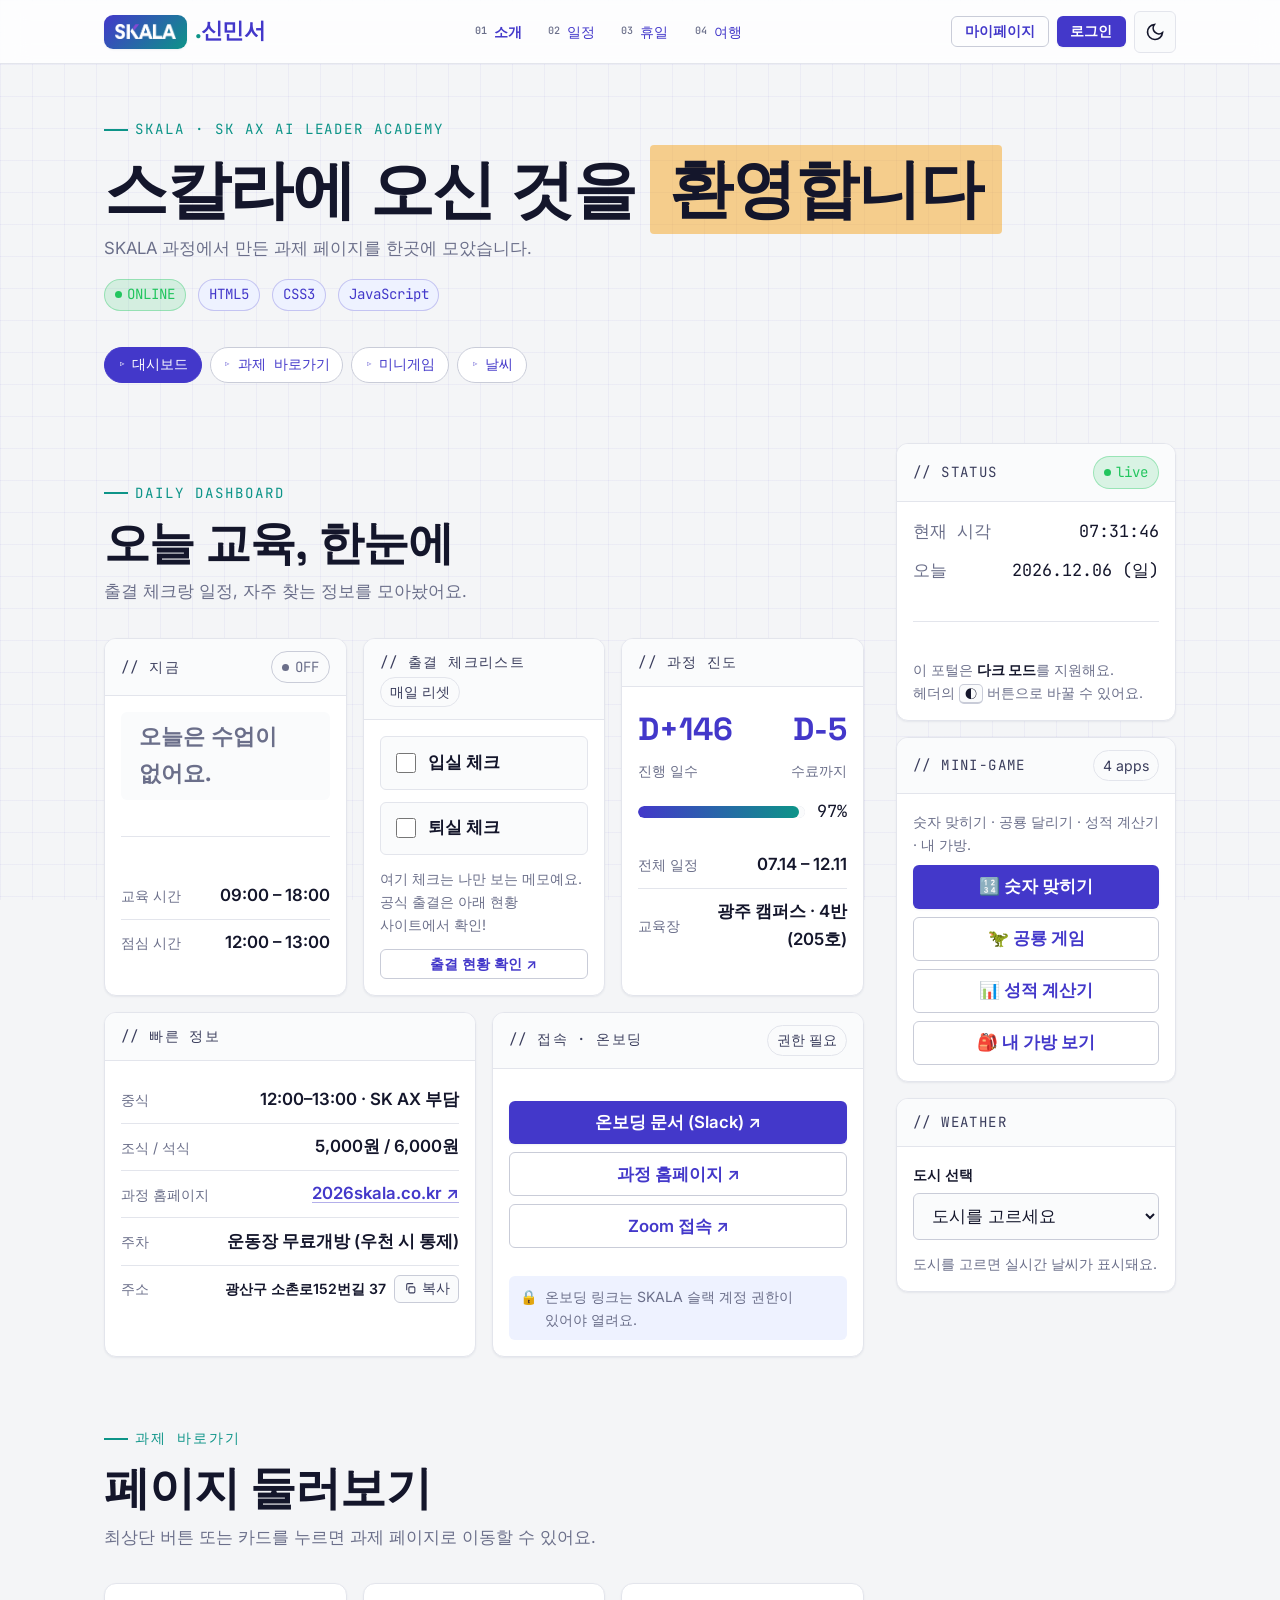
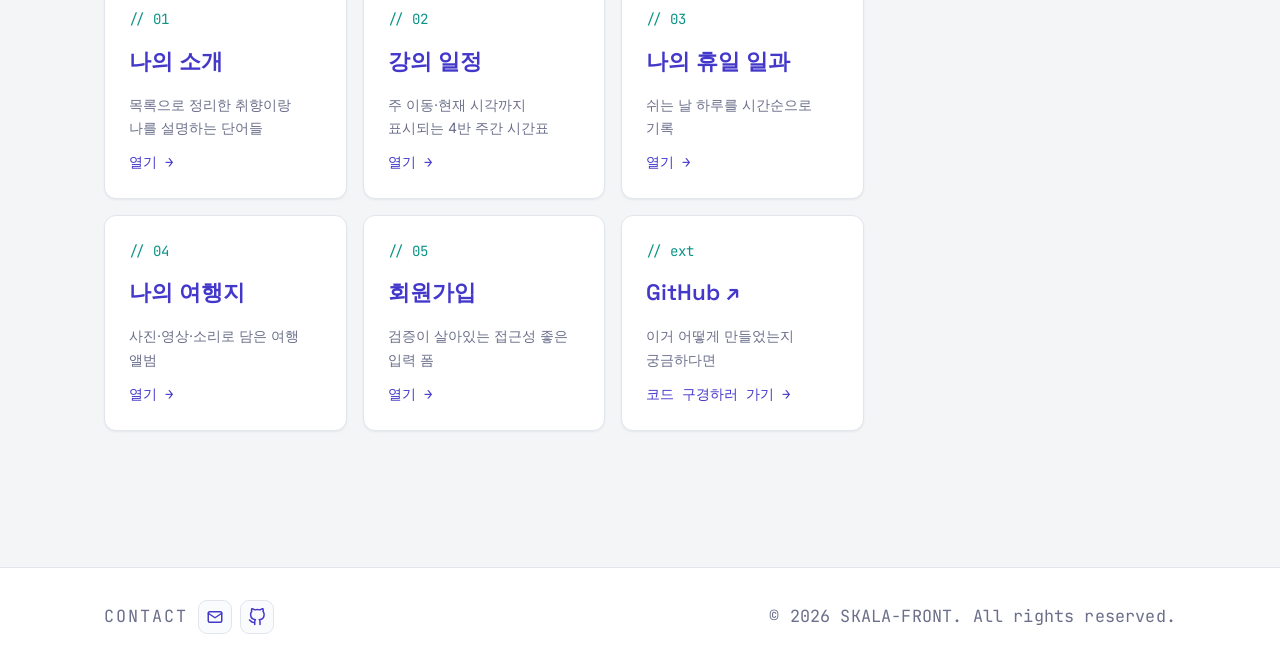
==== commit 4b29289c: "style(푸터): 연락처를 아이콘 링크로 정리 + 저작권 축소 - 이메일·GitHub 주소를 그대로 노출하지 않고 아이콘 링크로 변경   (주소는 title·aria-label에" ====
--- a/index.html
+++ b/index.html
@@ -324,8 +324,16 @@
   <!-- ============================ 푸터 ============================ -->
   <footer class="site-footer">
     <div class="container">
-      <p class="foot-meta">© <time datetime="2026">2026</time> <abbr title="SK AX AI Leader Academy">SKALA</abbr> · 신민서 — 순수 <code>HTML·CSS·JS</code>로 만든 개인 포털</p>
-      <address>만든 사람 신민서 · <a href="https://github.com/siamin20/skala-front" target="_blank" rel="noopener">GitHub 저장소</a></address>
+      <address class="foot-contact">
+        <span class="foot-contact__label">Contact</span>
+        <a class="foot-ico" href="mailto:msshin132529@gmail.com" aria-label="이메일 보내기" title="msshin132529@gmail.com">
+          <svg viewBox="0 0 24 24" width="18" height="18" fill="none" stroke="currentColor" stroke-width="2" stroke-linecap="round" stroke-linejoin="round" aria-hidden="true"><rect x="3" y="5" width="18" height="14" rx="2"/><path d="m3 7 9 6 9-6"/></svg>
+        </a>
+        <a class="foot-ico" href="https://github.com/siamin20" target="_blank" rel="noopener" aria-label="GitHub 프로필 (새 창)" title="github.com/siamin20">
+          <svg viewBox="0 0 24 24" width="18" height="18" fill="none" stroke="currentColor" stroke-width="2" stroke-linecap="round" stroke-linejoin="round" aria-hidden="true"><path d="M9 19c-5 1.5-5-2.5-7-3m14 6v-3.87a3.37 3.37 0 0 0-.94-2.61c3.14-.35 6.44-1.54 6.44-7A5.44 5.44 0 0 0 20 4.77 5.07 5.07 0 0 0 19.91 1S18.73.65 16 2.48a13.38 13.38 0 0 0-7 0C6.27.65 5.09 1 5.09 1A5.07 5.07 0 0 0 5 4.77a5.44 5.44 0 0 0-1.5 3.78c0 5.42 3.3 6.61 6.44 7A3.37 3.37 0 0 0 9 18.13V22"/></svg>
+        </a>
+      </address>
+      <p class="foot-meta">&copy; <time datetime="2026">2026</time> SKALA-FRONT. All rights reserved.</p>
     </div>
   </footer>
 
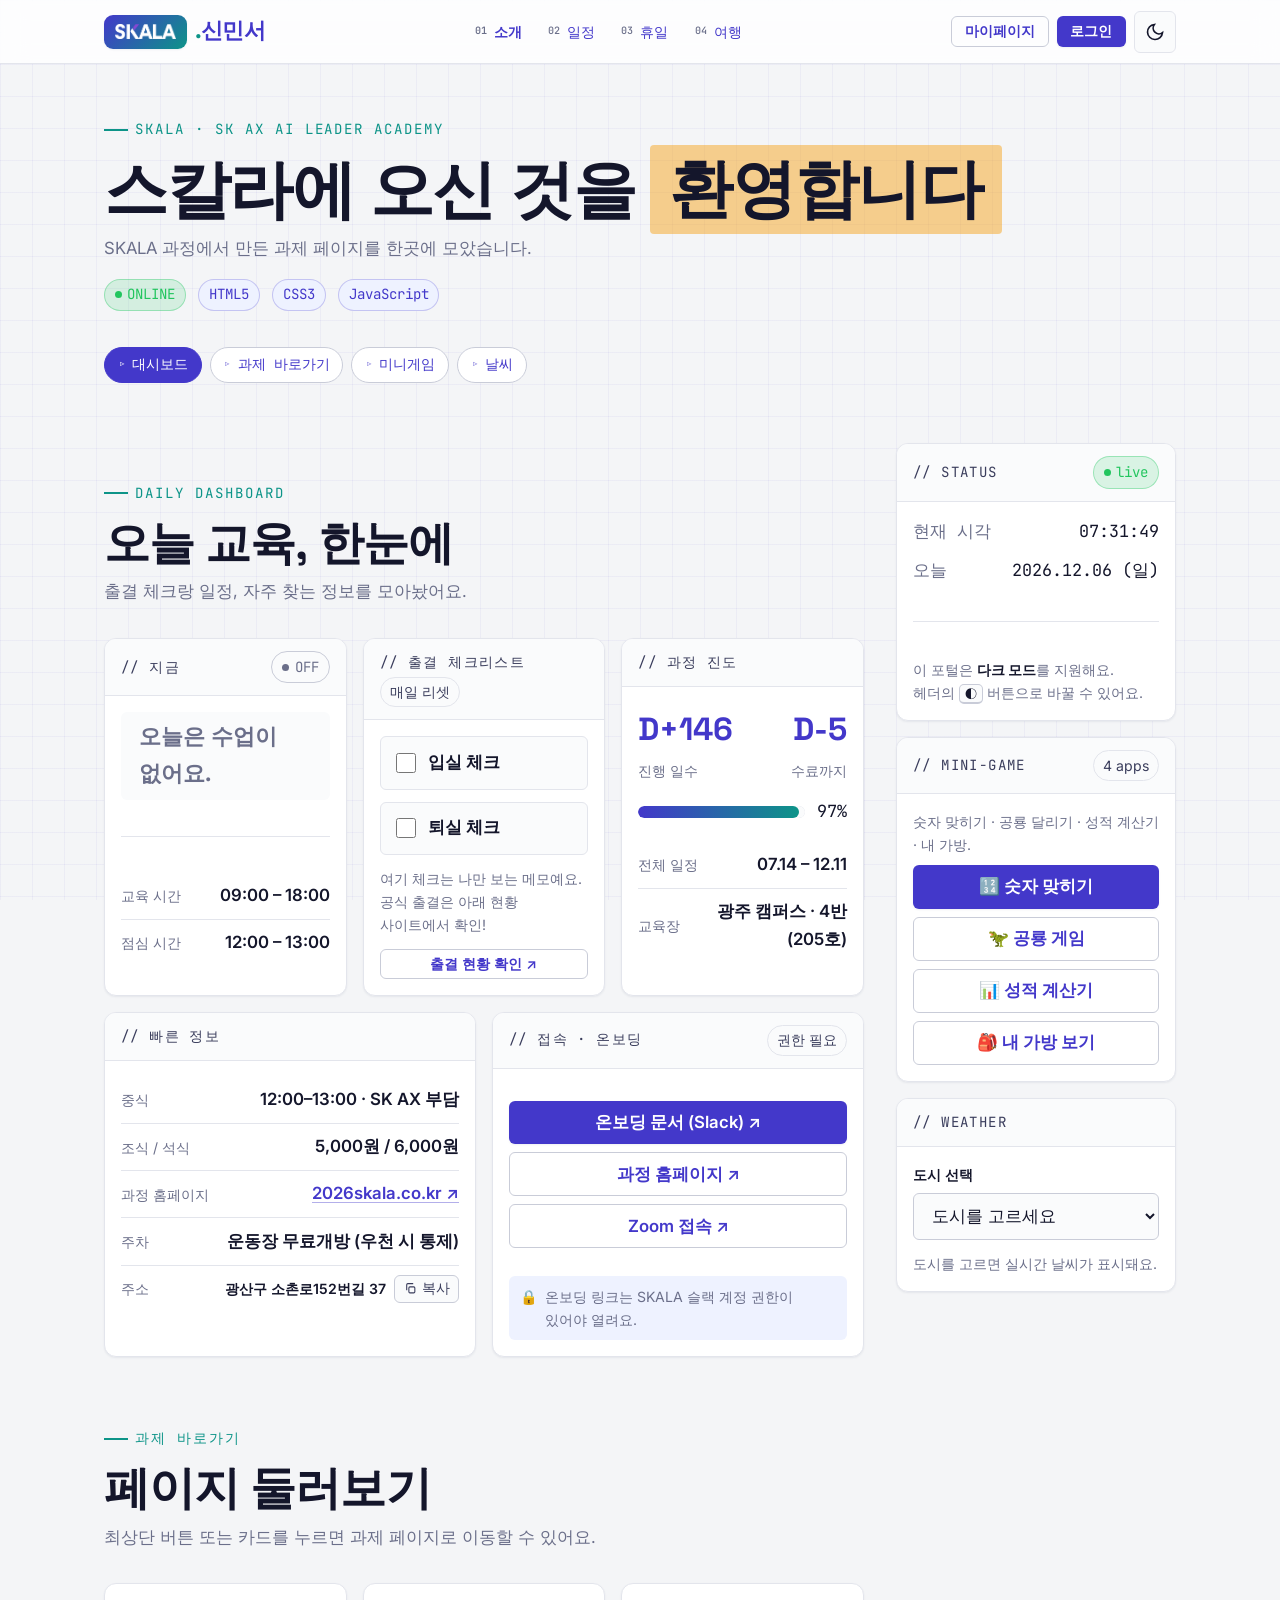
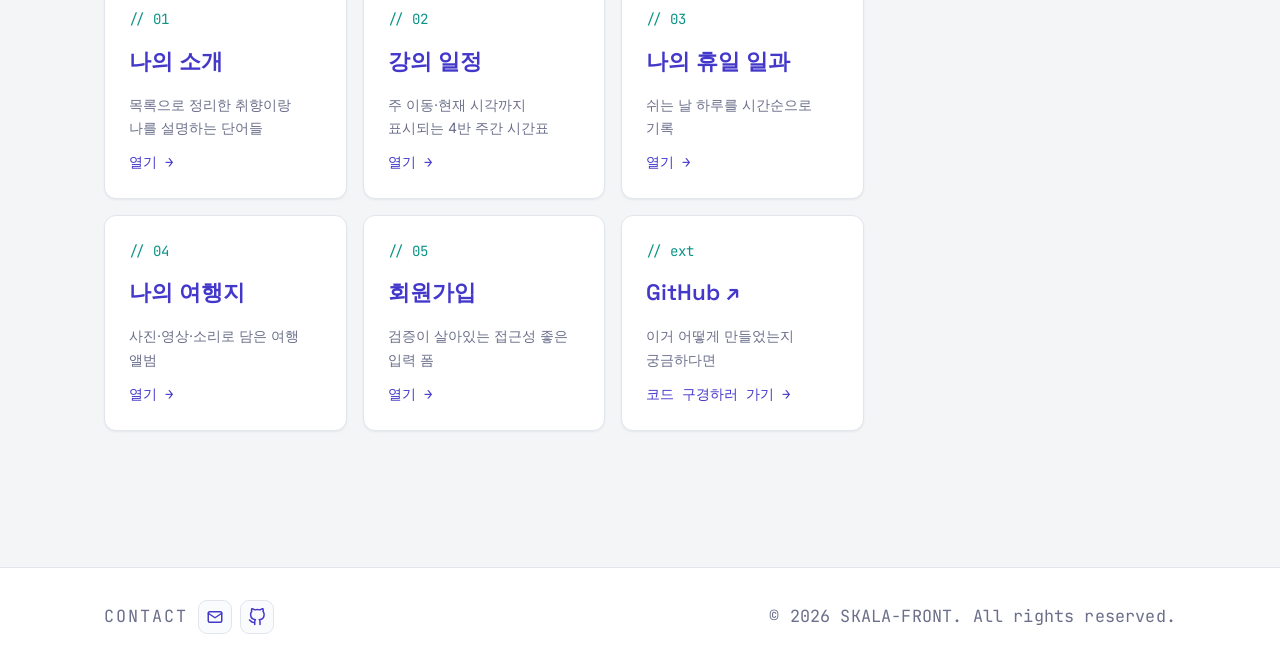
==== commit de1f2ac6: "feat(날씨): '📍 현재 위치' 옵션 — 위치 권한→역지오코딩→실시간 날씨 - index: 날씨 select에 '현재 위치' 옵션 추가 - weatherAPI: getCurre" ====
--- a/index.html
+++ b/index.html
@@ -291,6 +291,7 @@
                 <label for="city-select">도시 선택</label>
                 <select class="select" id="city-select">
                   <option value="" selected disabled>도시를 고르세요</option>
+                  <option value="__geo__">📍 현재 위치</option>
                   <optgroup label="국내">
                     <option value="서울">서울</option>
                     <option value="판교">판교</option>
